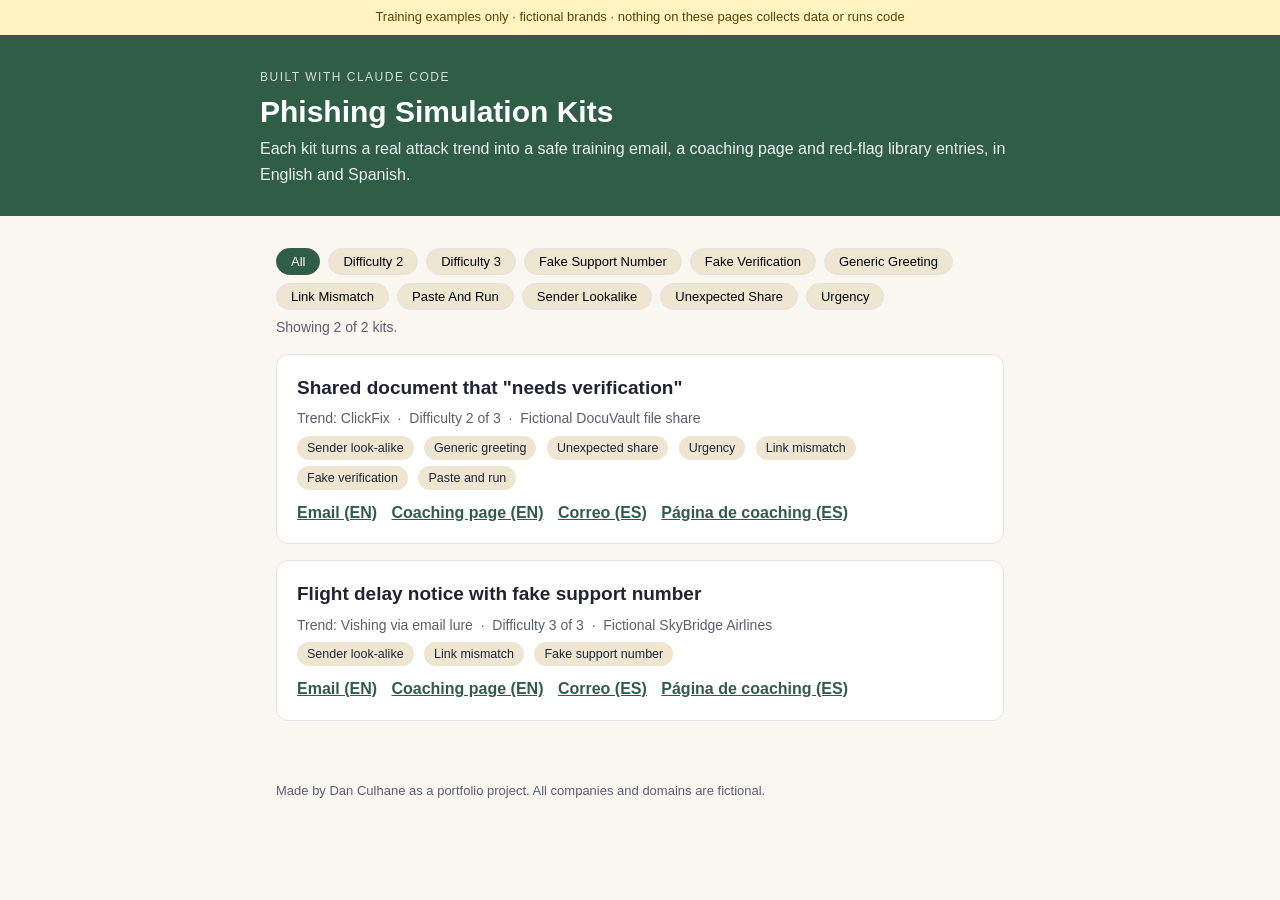
==== index.html @ 1b6cd41b "Initial commit" ====
<!doctype html>
<html lang="en">
<head>
<meta charset="utf-8">
<meta name="viewport" content="width=device-width, initial-scale=1">
<title>Phishing Simulation Kits · Gallery</title>
<link rel="stylesheet" href="assets/coaching.css">
<style>
  .kit { background:#fff; border:1px solid var(--line); border-radius:12px; padding:18px 20px; margin-top:16px }
  .kit h3 { margin:0 0 4px; font-size:19px }
  .meta { color:var(--muted); font-size:14px }
  .links a { display:inline-block; margin:10px 10px 0 0; color:var(--forest); font-weight:600 }
  .tag { display:inline-block; background:var(--sand); border-radius:999px; padding:2px 10px; font-size:12.5px; margin:6px 6px 0 0 }

  /* Filter bar — built by gallery.js; invisible until JS runs */
  #filters { margin:20px 0 6px; display:flex; flex-wrap:wrap; gap:8px }
  .filter-btn {
    background:var(--sand); border:1px solid var(--line); border-radius:999px;
    padding:5px 14px; font-size:13px; font-family:inherit; cursor:pointer;
  }
  .filter-btn.active { background:var(--forest); color:#fff; border-color:var(--forest) }
  /* Keyboard focus ring */
  .filter-btn:focus-visible { outline:2px solid var(--forest); outline-offset:2px }
  #kit-count { font-size:14px; color:var(--muted); margin:0 0 4px }
</style>
</head>
<body>
<div class="training-banner">Training examples only · fictional brands · nothing on these pages collects data or runs code</div>
<header><div class="wrap">
  <small>Built with Claude Code</small>
  <h1>Phishing Simulation Kits</h1>
  <p>Each kit turns a real attack trend into a safe training email, a coaching page and red-flag library entries, in English and Spanish.</p>
</div></header>
<main>

  <!-- Filter buttons are injected here by gallery.js.
       If JavaScript is off this div stays empty and all kits show. -->
  <div id="filters" aria-label="Filter kits by red flag or difficulty"></div>

  <!-- Showing X of Y line, also written by gallery.js -->
  <p id="kit-count"></p>

  <!-- ═══ KIT CARDS ═══
       data-cues : space-separated list of indicator IDs from kit.json
       data-difficulty : 1 / 2 / 3 from kit.json
       Both attributes drive the JS filter — keep them in sync with kit.json. -->

  <div class="kit"
       data-cues="SENDER-LOOKALIKE GENERIC-GREETING UNEXPECTED-SHARE URGENCY LINK-MISMATCH FAKE-VERIFICATION PASTE-AND-RUN"
       data-difficulty="2">
    <h3>Shared document that "needs verification"</h3>
    <div class="meta">Trend: ClickFix &nbsp;·&nbsp; Difficulty 2 of 3 &nbsp;·&nbsp; Fictional DocuVault file share</div>
    <div>
      <span class="tag">Sender look-alike</span>
      <span class="tag">Generic greeting</span>
      <span class="tag">Unexpected share</span>
      <span class="tag">Urgency</span>
      <span class="tag">Link mismatch</span>
      <span class="tag">Fake verification</span>
      <span class="tag">Paste and run</span>
    </div>
    <div class="links">
      <a href="kits/2026-11-clickfix-docshare/en/email.html">Email (EN)</a>
      <a href="kits/2026-11-clickfix-docshare/en/coaching.html">Coaching page (EN)</a>
      <a href="kits/2026-11-clickfix-docshare/es/email.html">Correo (ES)</a>
      <a href="kits/2026-11-clickfix-docshare/es/coaching.html">Página de coaching (ES)</a>
    </div>
  </div>

  <div class="kit"
       data-cues="SENDER-LOOKALIKE LINK-MISMATCH FAKE-SUPPORT-NUMBER"
       data-difficulty="3">
    <h3>Flight delay notice with fake support number</h3>
    <div class="meta">Trend: Vishing via email lure &nbsp;·&nbsp; Difficulty 3 of 3 &nbsp;·&nbsp; Fictional SkyBridge Airlines</div>
    <div>
      <span class="tag">Sender look-alike</span>
      <span class="tag">Link mismatch</span>
      <span class="tag">Fake support number</span>
    </div>
    <div class="links">
      <a href="kits/2026-11-airline-delay/en/email.html">Email (EN)</a>
      <a href="kits/2026-11-airline-delay/en/coaching.html">Coaching page (EN)</a>
      <a href="kits/2026-11-airline-delay/es/email.html">Correo (ES)</a>
      <a href="kits/2026-11-airline-delay/es/coaching.html">Página de coaching (ES)</a>
    </div>
  </div>

</main>
<footer>Made by Dan Culhane as a portfolio project. All companies and domains are fictional.</footer>

<!-- gallery.js adds filter buttons and wires up the count line.
     defer means it runs after the page is parsed, so the cards are ready. -->
<script defer src="assets/gallery.js"></script>
</body>
</html>
---- assets/coaching.css ----
:root{--forest:#2F5D46;--sand:#EFE6D2;--ink:#1F2433;--muted:#5B6070;--line:#E2E4EA;--warn:#B3261E;--note:#FFF4C2}
*{box-sizing:border-box}
body{margin:0;background:#FAF7F0;color:var(--ink);font:16px/1.6 "Segoe UI",Helvetica,Arial,sans-serif}
.training-banner{background:var(--note);color:#5A4500;font-size:13px;text-align:center;padding:7px 12px}
header{background:var(--forest);color:#fff;padding:28px 20px}
header .wrap{max-width:760px;margin:0 auto}
header small{opacity:.8;letter-spacing:1.5px;text-transform:uppercase;font-size:12px}
header h1{margin:6px 0 6px;font-size:30px;line-height:1.2}
header p{margin:0;opacity:.92}
main{max-width:760px;margin:0 auto;padding:12px 16px 60px}
h2{font-size:21px;margin:36px 0 10px;color:var(--forest)}
.replica{background:#fff;border:1px solid var(--line);border-radius:10px;padding:18px 20px;font-size:14.5px;position:relative}
.replica .row{margin:0 0 10px}
.replica .btnlike{display:inline-block;background:#3B4BA8;color:#fff;padding:9px 20px;border-radius:6px;font-weight:600}
.pin{display:inline-grid;place-items:center;width:24px;height:24px;border-radius:50%;background:var(--warn);color:#fff;font-size:13px;font-weight:700;margin-right:6px;vertical-align:1px;flex:0 0 24px}
mark{background:#FDE2E0;padding:0 3px;border-radius:3px}
.cues{list-style:none;padding:0;margin:16px 0 0}
.cues li{display:flex;gap:10px;background:#fff;border:1px solid var(--line);border-radius:10px;padding:12px 14px;margin-bottom:10px}
.cues li b{display:block}
.cues .habit{color:var(--forest);font-weight:600;font-size:14.5px;margin-top:4px}
.trick{background:#fff;border:2px dashed var(--warn);border-radius:12px;padding:18px;position:relative;margin-top:12px}
.trick .stamp{position:absolute;top:-12px;left:16px;background:var(--warn);color:#fff;font-size:11.5px;font-weight:700;letter-spacing:1px;padding:3px 10px;border-radius:4px;text-transform:uppercase}
.fakebox{border:1px solid #D7D9E0;border-radius:8px;padding:16px;background:#F9FAFC;max-width:420px}
.fakebox .t{font-weight:700;margin-bottom:8px}
.fakebox ol{margin:6px 0 0 20px;padding:0}
kbd{display:inline-block;border:1px solid #BFC3CC;border-bottom-width:2px;border-radius:4px;padding:0 6px;font:13px/1.6 Consolas,Menlo,monospace;background:#fff}
.steps{background:var(--sand);border-radius:12px;padding:16px 20px}
.steps li{margin-bottom:6px}
footer{max-width:760px;margin:0 auto;padding:0 16px 40px;color:var(--muted);font-size:13px}
@media (max-width:520px){header h1{font-size:25px}}
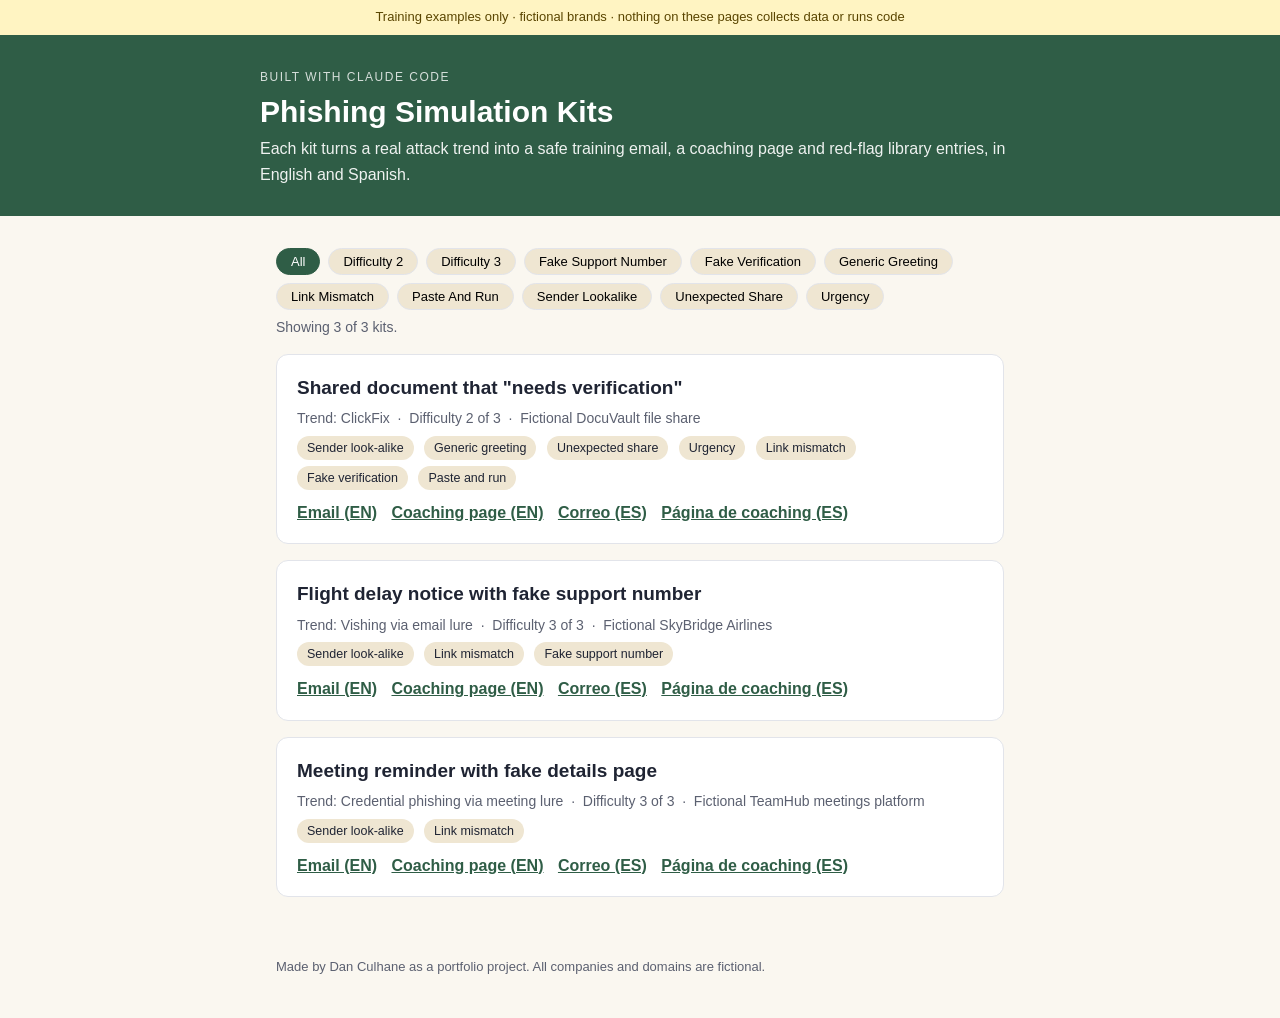
==== commit 4ffc7fb9: "Add TeamHub meeting reminder kit (difficulty 3) Two-step lure: a plausible meeting reminder email le" ====
--- a/index.html
+++ b/index.html
@@ -85,6 +85,24 @@
     </div>
   </div>
 
+
+  <div class="kit"
+       data-cues="SENDER-LOOKALIKE LINK-MISMATCH"
+       data-difficulty="3">
+    <h3>Meeting reminder with fake details page</h3>
+    <div class="meta">Trend: Credential phishing via meeting lure &nbsp;·&nbsp; Difficulty 3 of 3 &nbsp;·&nbsp; Fictional TeamHub meetings platform</div>
+    <div>
+      <span class="tag">Sender look-alike</span>
+      <span class="tag">Link mismatch</span>
+    </div>
+    <div class="links">
+      <a href="kits/2026-11-teamhub-meeting/en/email.html">Email (EN)</a>
+      <a href="kits/2026-11-teamhub-meeting/en/coaching.html">Coaching page (EN)</a>
+      <a href="kits/2026-11-teamhub-meeting/es/email.html">Correo (ES)</a>
+      <a href="kits/2026-11-teamhub-meeting/es/coaching.html">Página de coaching (ES)</a>
+    </div>
+  </div>
+
 </main>
 <footer>Made by Dan Culhane as a portfolio project. All companies and domains are fictional.</footer>
 
